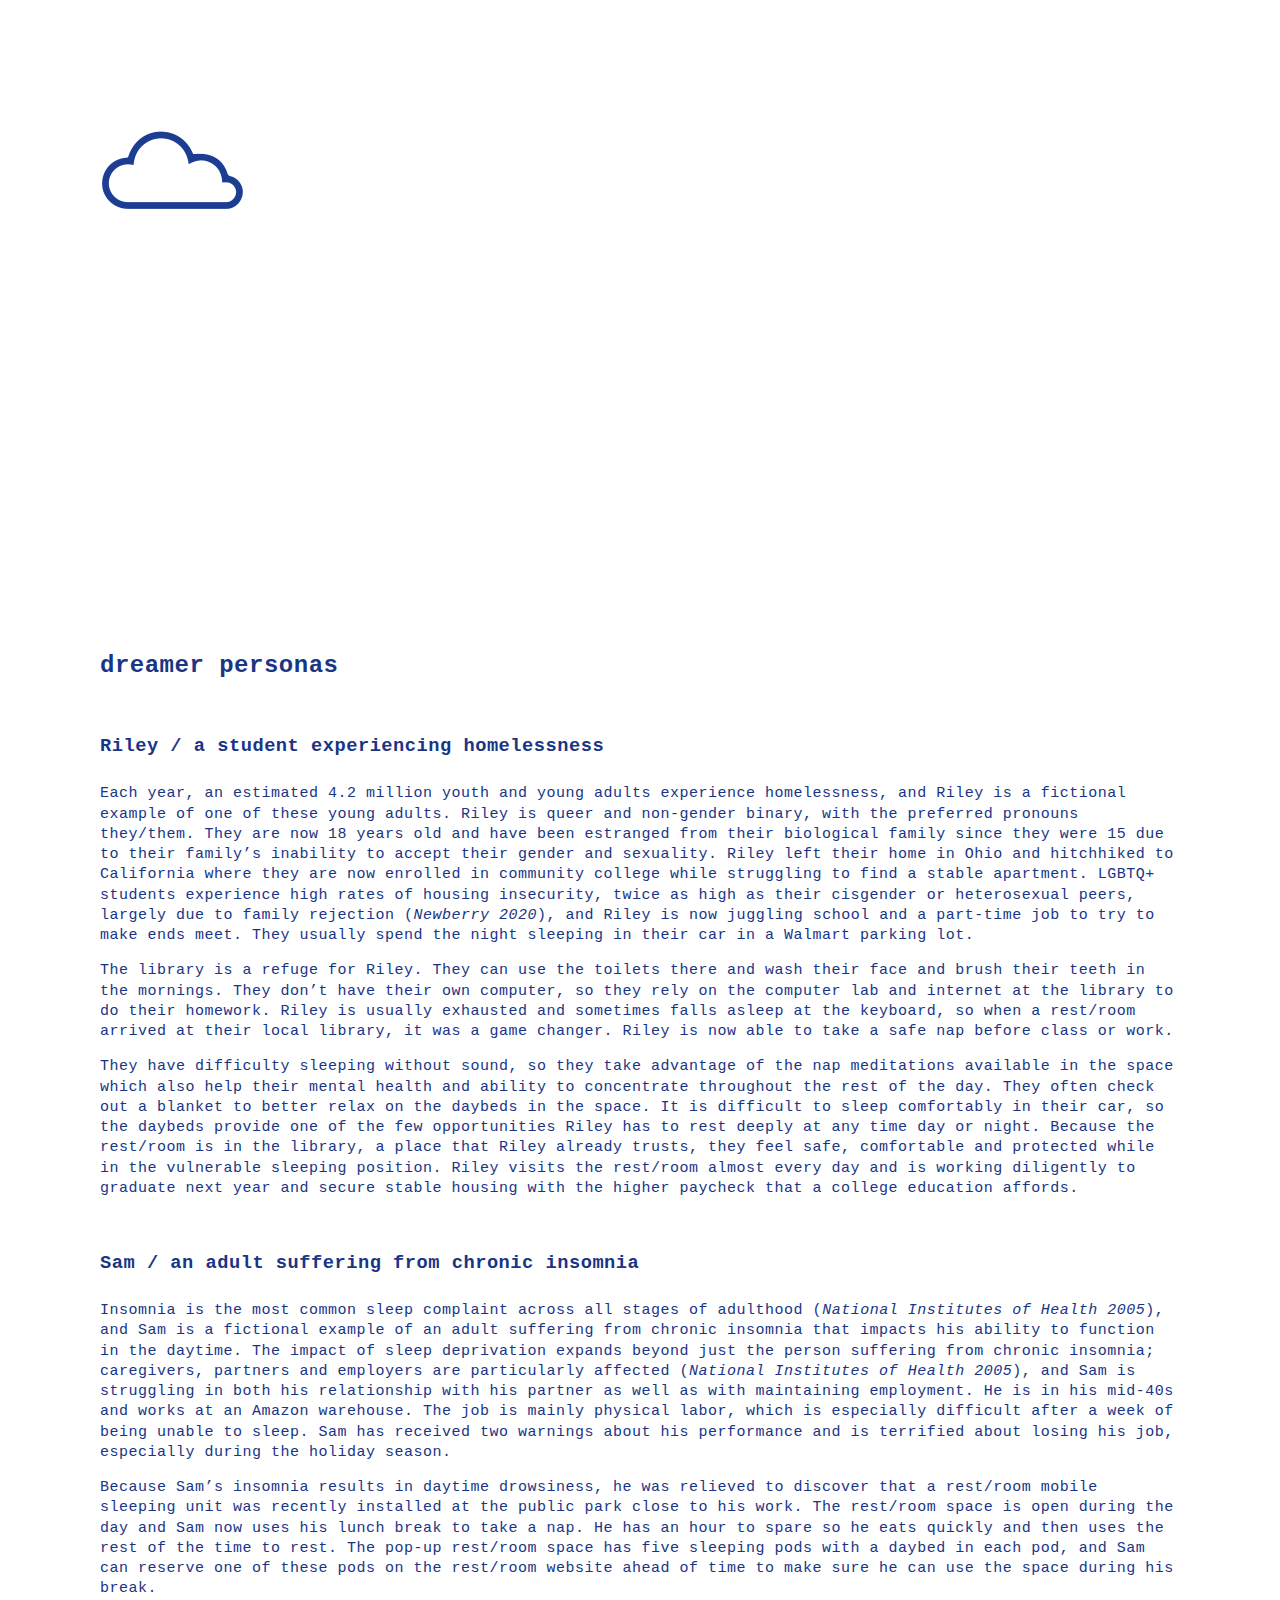
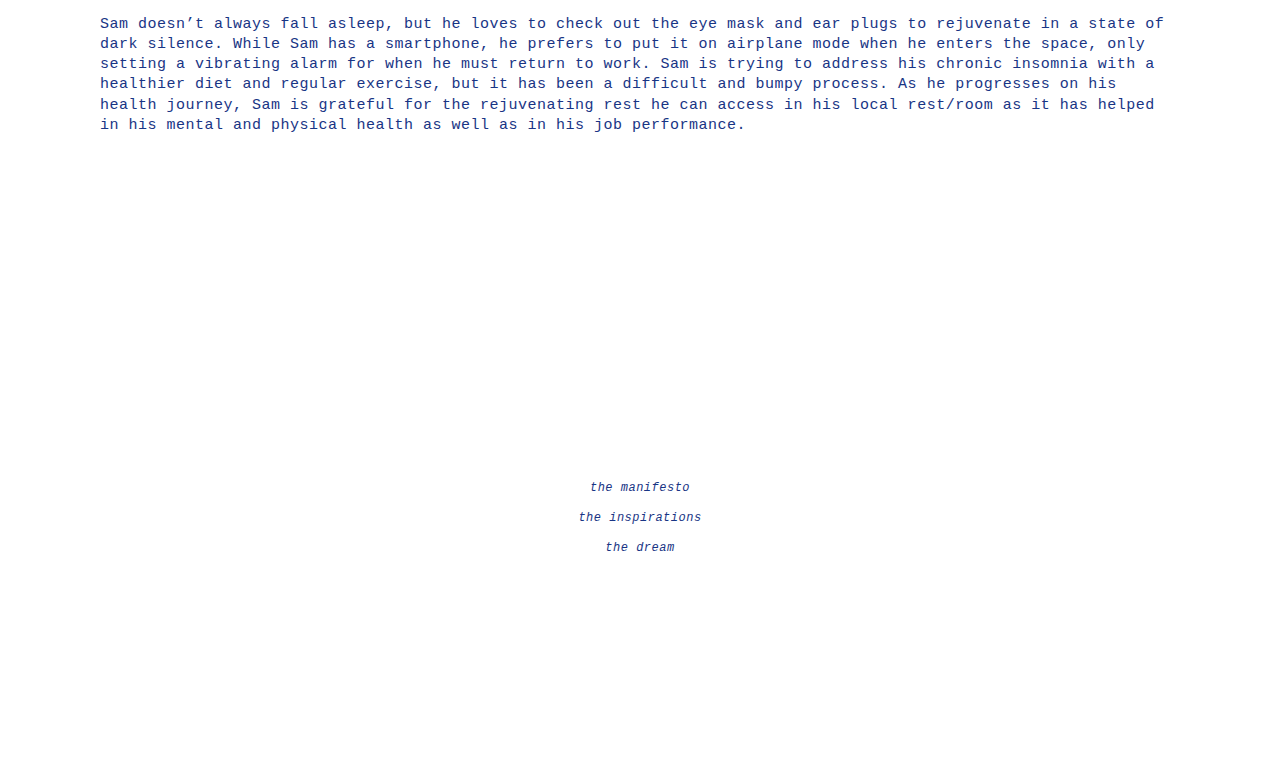
==== dreamers.html @ 2729b503 "Add files via upload" ====
<html lang="en">
  <head>
    <meta charset="utf-8">
    <meta name="viewport" content="width=device-width">
    <title>the dreamers</title>
    <link href="style.css" rel="stylesheet" type="text/css" />
    <body style="background-color:white;">
  </head>
  <body>

    <div class="logo">
      <a href="/index.html">
      <img src="/assets/logo.png">
      </a>
    </div>
    

    <div class="dreamers">

<h2>dreamer personas</h2>
<br>

<h3>Riley / a student experiencing homelessness</h3>

<p>Each year, an estimated 4.2 million youth and young adults experience homelessness, and Riley is a fictional example of one of these young adults. Riley is queer and non-gender binary, with the preferred pronouns they/them. They are now 18 years old and have been estranged from their biological family since they were 15 due to their family’s inability to accept their gender and sexuality. Riley left their home in Ohio and hitchhiked to California where they are now enrolled in community college while struggling to find a stable apartment. LGBTQ+ students experience high rates of housing insecurity, twice as high as their cisgender or heterosexual peers, largely due to family rejection (<a href="https://www.latimes.com/california/story/2020-10-21/homeless-students-in-california-ucla-report" target="_blank">Newberry 2020</a>), and Riley is now juggling school and a part-time job to try to make ends meet. They usually spend the night sleeping in their car in a Walmart parking lot. </p>

<p>The library is a refuge for Riley. They can use the toilets there and wash their face and brush their teeth in the mornings. They don’t have their own computer, so they rely on the computer lab and internet at the library to do their homework. Riley is usually exhausted and sometimes falls asleep at the keyboard, so when a rest/room arrived at their local library, it was a game changer. Riley is now able to take a safe nap before class or work.</p>

<p>They have difficulty sleeping without sound, so they take advantage of the nap meditations available in the space which also help their mental health and ability to concentrate throughout the rest of the day. They often check out a blanket to better relax on the daybeds in the space. It is difficult to sleep comfortably in their car, so the daybeds provide one of the few opportunities Riley has to rest deeply at any time day or night. Because the rest/room is in the library, a place that Riley already trusts, they feel safe, comfortable and protected while in the vulnerable sleeping position. Riley visits the rest/room almost every day and is working diligently to graduate next year and secure stable housing with the higher paycheck that a college education affords. </p>

<br>

<h3>Sam / an adult suffering from chronic insomnia</h3>

<p>Insomnia is the most common sleep complaint across all stages of adulthood (<a href="https://consensus.nih.gov/2005/insomniastatement.pdf" target="_blank">National Institutes of Health 2005</a>), and Sam is a fictional example of an adult suffering from chronic insomnia that impacts his ability to function in the daytime. The impact of sleep deprivation expands beyond just the person suffering from chronic insomnia; caregivers, partners and employers are particularly affected (<a href="https://consensus.nih.gov/2005/insomniastatement.pdf" target="_blank">National Institutes of Health 2005</a>), and Sam is struggling in both his relationship with his partner as well as with maintaining employment. He is in his mid-40s and works at an Amazon warehouse. The job is mainly physical labor, which is especially difficult after a week of being unable to sleep. Sam has received two warnings about his performance and is terrified about losing his job, especially during the holiday season.</p>

<p>Because Sam’s insomnia results in daytime drowsiness, he was relieved to discover that a rest/room mobile sleeping unit was recently installed at the public park close to his work. The rest/room space is open during the day and Sam now uses his lunch break to take a nap. He has an hour to spare so he eats quickly and then uses the rest of the time to rest. The pop-up rest/room space has five sleeping pods with a daybed in each pod, and Sam can reserve one of these pods on the rest/room website ahead of time to make sure he can use the space during his break.</p>

<p>Sam doesn’t always fall asleep, but he loves to check out the eye mask and ear plugs to rejuvenate in a state of dark silence. While Sam has a smartphone, he prefers to put it on airplane mode when he enters the space, only setting a vibrating alarm for when he must return to work. Sam is trying to address his chronic insomnia with a healthier diet and regular exercise, but it has been a difficult and bumpy process. As he progresses on his health journey, Sam is grateful for the rejuvenating rest he can access in his local rest/room as it has helped in his mental and physical health as well as in his job performance. </p>

<br>

    </div>

    <footer>
    <nav class="anna">
    <ul>
        <li class="anna"><a href="/index.html">the manifesto</a></li>
        <li class="anna"><a href="/inspirations.html">the inspirations</a></li>          
        <li class="anna"><a href="/dream.html">the dream</a></li>      
    </ul>
    </nav>
  </footer>
    
  </body> 
</html>
---- style.css ----
/* css stylesheet */
/* design & code by anna borisovna sergeeva */
           
body {
  overflow-y: none;
  text-align: left;
  margin: 100px 0 0 0;
  background-color: #193585;
  color: white;
  letter-spacing: .5px;
  font-family: 'PT Mono', monospace;
}

a {
  color: white;
  text-decoration: none;
  font-style: italic;
}

a:hover {
  font-style: italic;
  font-weight: bold;
}

p {
  text-align: left;
  margin-bottom: 125px;
  font-size: 15px;
}

.manifesto {
  margin: 100px;
}

.manifesto > p {
  margin-bottom: 50px;
}

.dream {
  margin: 100px;
}

.dream > p {
  margin-bottom: 15px;
  line-height: 1.35em;
  color: #193585;
}

.dream > h2 {
  margin-bottom: 15px;
  line-height: 1.35em;
  color: #193585;
}

.dream > h3 {
  margin-bottom: 25px;
  line-height: 1.35em;
  color: #193585;
}

.dream a {
  color: #193585;
}

.dream a:hover {
  color: #193585;
}

.dreamers {
  margin: 100px;
}

.dreamers > p {
  margin-bottom: 15px;
  line-height: 1.35em;
  color: #193585;
}

.dreamers > h2 {
  margin-bottom: 15px;
  line-height: 1.35em;
  color: #193585;
}

.dreamers > h3 {
  margin-bottom: 25px;
  line-height: 1.35em;
  color: #193585;
}

.dreamers a {
  color: #193585;
}

.dreamers a:hover {
  color: #193585;
}

.inspirations {
  margin: 100px;
}

.inspirations > p {
  margin-bottom: 15px;
  line-height: 1.35em;
  color: #193585;
}

.inspirations > h2 {
  margin-bottom: 15px;
  line-height: 1.35em;
  color: #193585;
}

.inspirations > h3 {
  margin-bottom: 15px;
  line-height: 1.35em;
  color: #193585;
}

.inspirations a {
  color: #193585;
}

.inspirations a:hover {
  color: #193585;
}

footer {
  padding: 15%;
  color: #193585;
}

footer a {
  color: #193585;
}

nav {
  font-size: 12px;
  text-align: center;
}

.anna ul {
  list-style-type: none;
  padding: 0;
}

.anna li {
  text-align: center;
  line-height: 2.5em;
  color: #193585;
}

/* images */

.logo img {
  width: 150px;
  height: 150px;
  margin-left: 100px;
  margin-bottom: 300px;
}

/* smartphones (portrait) ----------- */
@media only screen and (max-width : 400px) {

p{
  font-size: 13px;
  line-height: 22px; 
}

.manifesto {
  margin: 25px;
}

.manifesto > p {
  margin-bottom: 25px;
}

.dream {
  margin: 25px;
}

.dreamers {
  margin: 25px;
}

.inspirations {
  margin: 25px;
}

.inspirations > h1 {
  font-size: 25px;
}

.anna li {
  text-align: center;
  line-height: 3em;
}

.logo img {
  width: 100px;
  height: inherit;
  margin-left: 25px;
  margin-bottom: 330px;
}
	
}
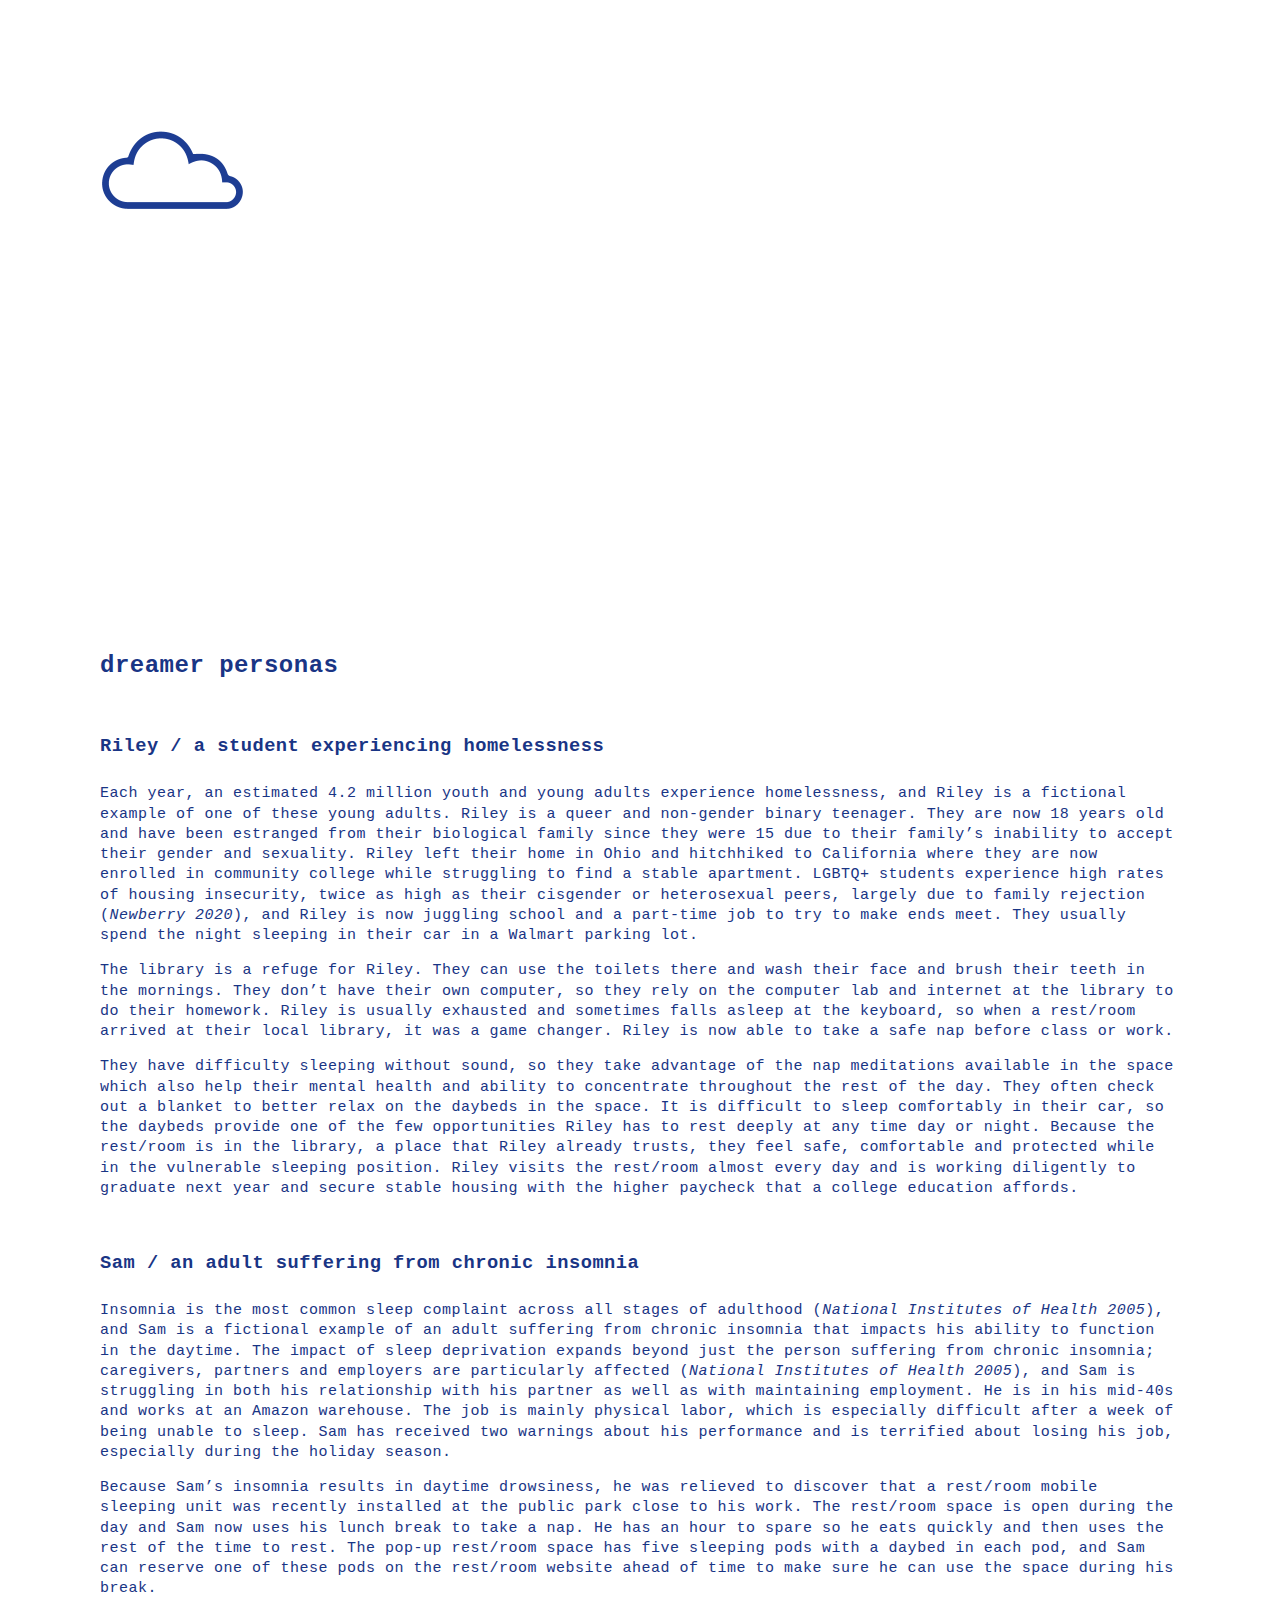
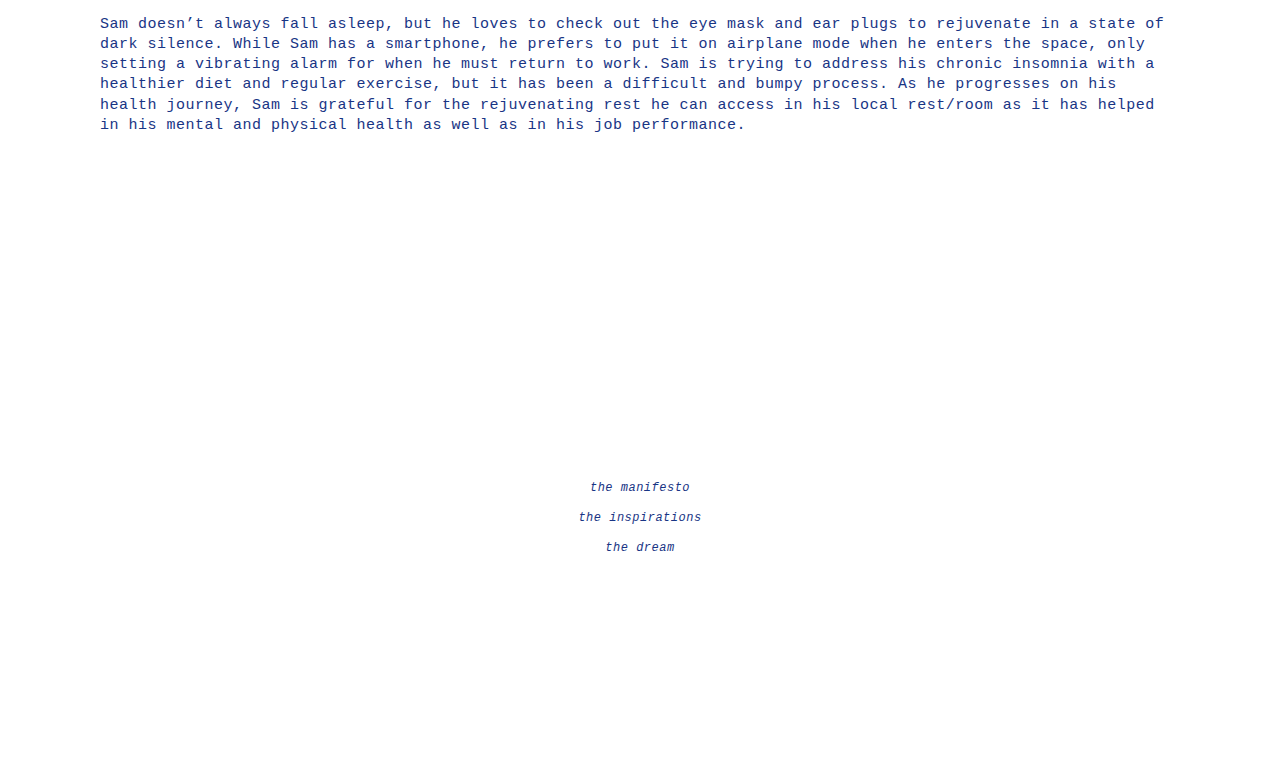
==== commit 495832fc: "Update dreamers.html" ====
--- a/dreamers.html
+++ b/dreamers.html
@@ -23,7 +23,7 @@
 
 <h3>Riley / a student experiencing homelessness</h3>
 
-<p>Each year, an estimated 4.2 million youth and young adults experience homelessness, and Riley is a fictional example of one of these young adults. Riley is queer and non-gender binary, with the preferred pronouns they/them. They are now 18 years old and have been estranged from their biological family since they were 15 due to their family’s inability to accept their gender and sexuality. Riley left their home in Ohio and hitchhiked to California where they are now enrolled in community college while struggling to find a stable apartment. LGBTQ+ students experience high rates of housing insecurity, twice as high as their cisgender or heterosexual peers, largely due to family rejection (<a href="https://www.latimes.com/california/story/2020-10-21/homeless-students-in-california-ucla-report" target="_blank">Newberry 2020</a>), and Riley is now juggling school and a part-time job to try to make ends meet. They usually spend the night sleeping in their car in a Walmart parking lot. </p>
+<p>Each year, an estimated 4.2 million youth and young adults experience homelessness, and Riley is a fictional example of one of these young adults. Riley is a queer and non-gender binary teenager. They are now 18 years old and have been estranged from their biological family since they were 15 due to their family’s inability to accept their gender and sexuality. Riley left their home in Ohio and hitchhiked to California where they are now enrolled in community college while struggling to find a stable apartment. LGBTQ+ students experience high rates of housing insecurity, twice as high as their cisgender or heterosexual peers, largely due to family rejection (<a href="https://www.latimes.com/california/story/2020-10-21/homeless-students-in-california-ucla-report" target="_blank">Newberry 2020</a>), and Riley is now juggling school and a part-time job to try to make ends meet. They usually spend the night sleeping in their car in a Walmart parking lot. </p>
 
 <p>The library is a refuge for Riley. They can use the toilets there and wash their face and brush their teeth in the mornings. They don’t have their own computer, so they rely on the computer lab and internet at the library to do their homework. Riley is usually exhausted and sometimes falls asleep at the keyboard, so when a rest/room arrived at their local library, it was a game changer. Riley is now able to take a safe nap before class or work.</p>
 
@@ -54,4 +54,4 @@
   </footer>
     
   </body> 
-</html>+</html>
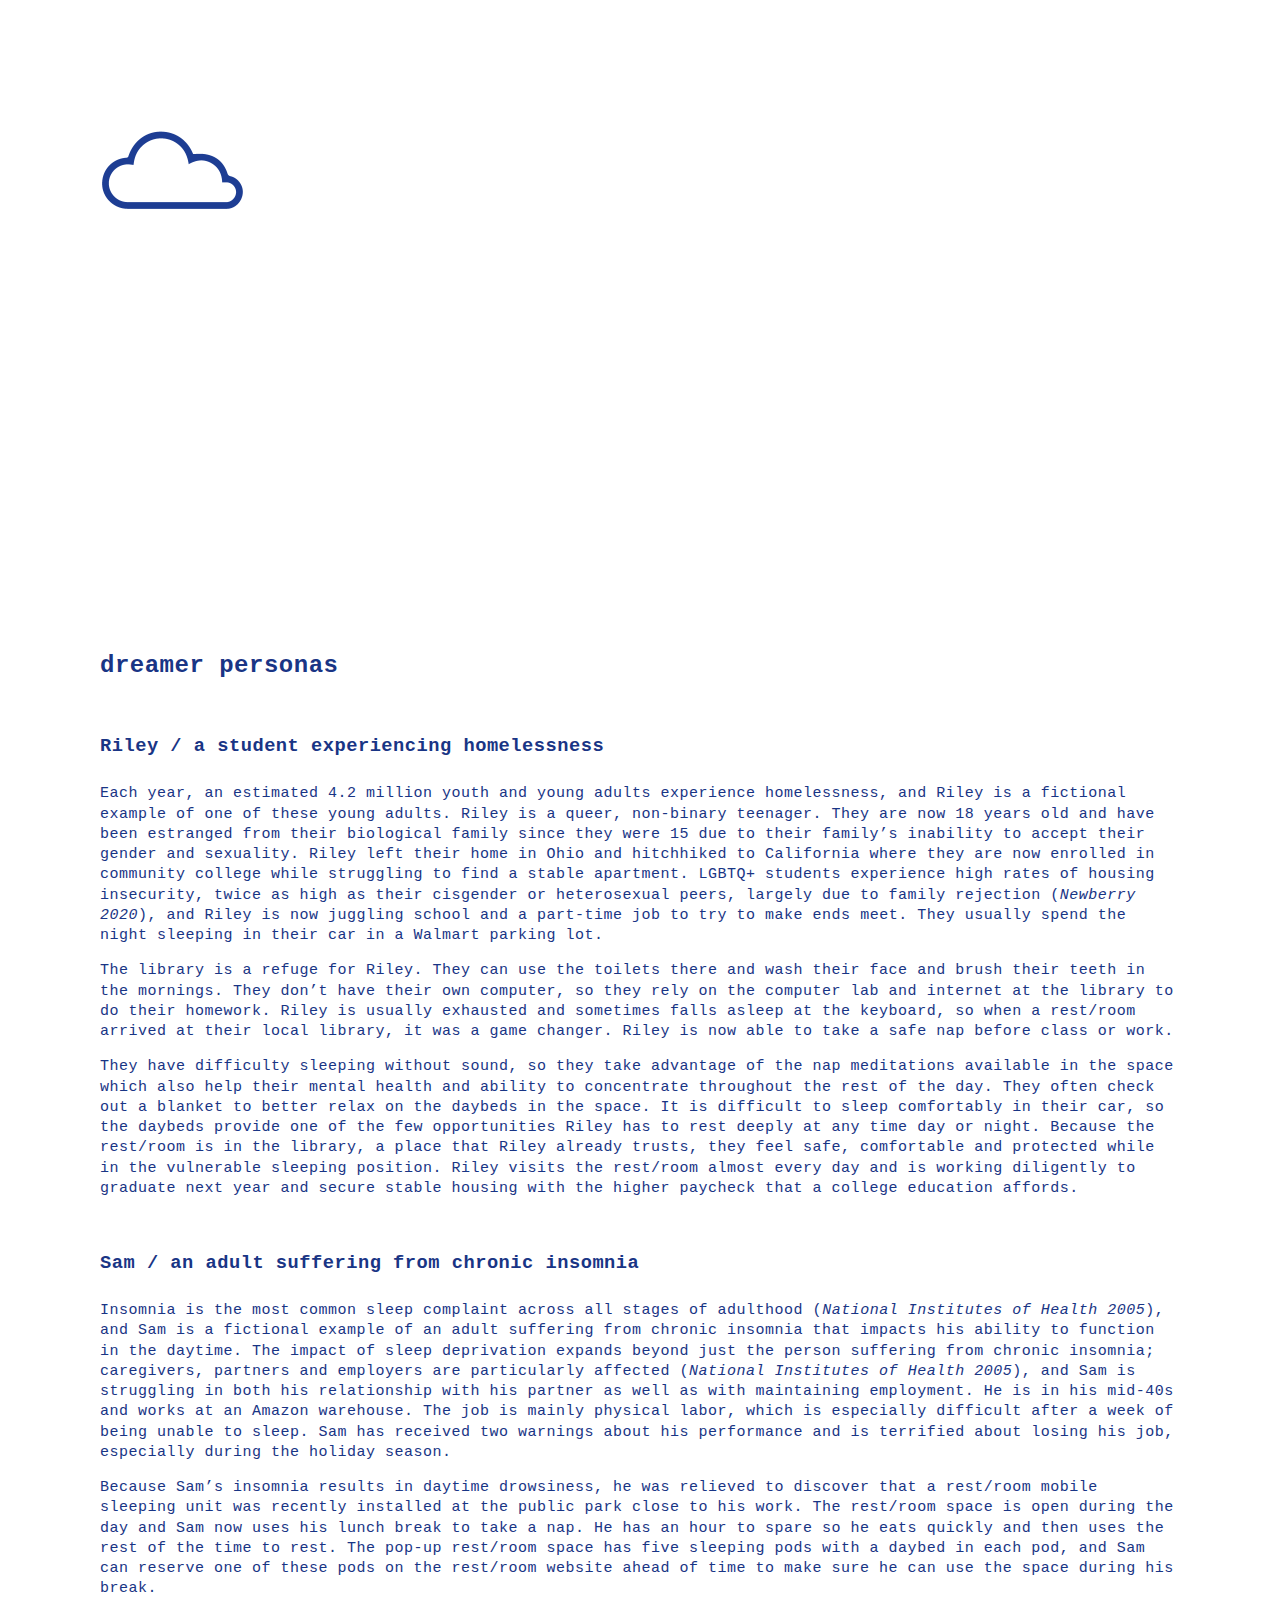
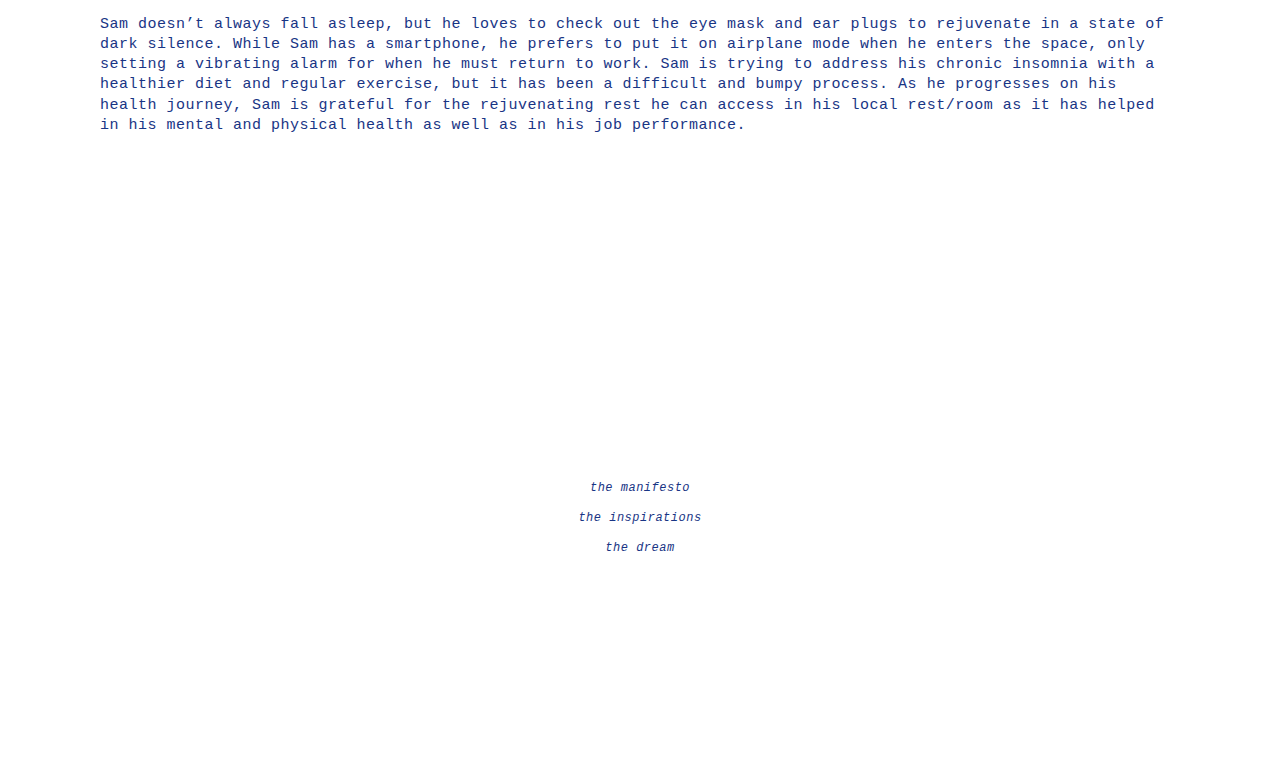
==== commit ee696f26: "Update dreamers.html" ====
--- a/dreamers.html
+++ b/dreamers.html
@@ -23,7 +23,7 @@
 
 <h3>Riley / a student experiencing homelessness</h3>
 
-<p>Each year, an estimated 4.2 million youth and young adults experience homelessness, and Riley is a fictional example of one of these young adults. Riley is a queer and non-gender binary teenager. They are now 18 years old and have been estranged from their biological family since they were 15 due to their family’s inability to accept their gender and sexuality. Riley left their home in Ohio and hitchhiked to California where they are now enrolled in community college while struggling to find a stable apartment. LGBTQ+ students experience high rates of housing insecurity, twice as high as their cisgender or heterosexual peers, largely due to family rejection (<a href="https://www.latimes.com/california/story/2020-10-21/homeless-students-in-california-ucla-report" target="_blank">Newberry 2020</a>), and Riley is now juggling school and a part-time job to try to make ends meet. They usually spend the night sleeping in their car in a Walmart parking lot. </p>
+<p>Each year, an estimated 4.2 million youth and young adults experience homelessness, and Riley is a fictional example of one of these young adults. Riley is a queer, non-binary teenager. They are now 18 years old and have been estranged from their biological family since they were 15 due to their family’s inability to accept their gender and sexuality. Riley left their home in Ohio and hitchhiked to California where they are now enrolled in community college while struggling to find a stable apartment. LGBTQ+ students experience high rates of housing insecurity, twice as high as their cisgender or heterosexual peers, largely due to family rejection (<a href="https://www.latimes.com/california/story/2020-10-21/homeless-students-in-california-ucla-report" target="_blank">Newberry 2020</a>), and Riley is now juggling school and a part-time job to try to make ends meet. They usually spend the night sleeping in their car in a Walmart parking lot. </p>
 
 <p>The library is a refuge for Riley. They can use the toilets there and wash their face and brush their teeth in the mornings. They don’t have their own computer, so they rely on the computer lab and internet at the library to do their homework. Riley is usually exhausted and sometimes falls asleep at the keyboard, so when a rest/room arrived at their local library, it was a game changer. Riley is now able to take a safe nap before class or work.</p>
 
